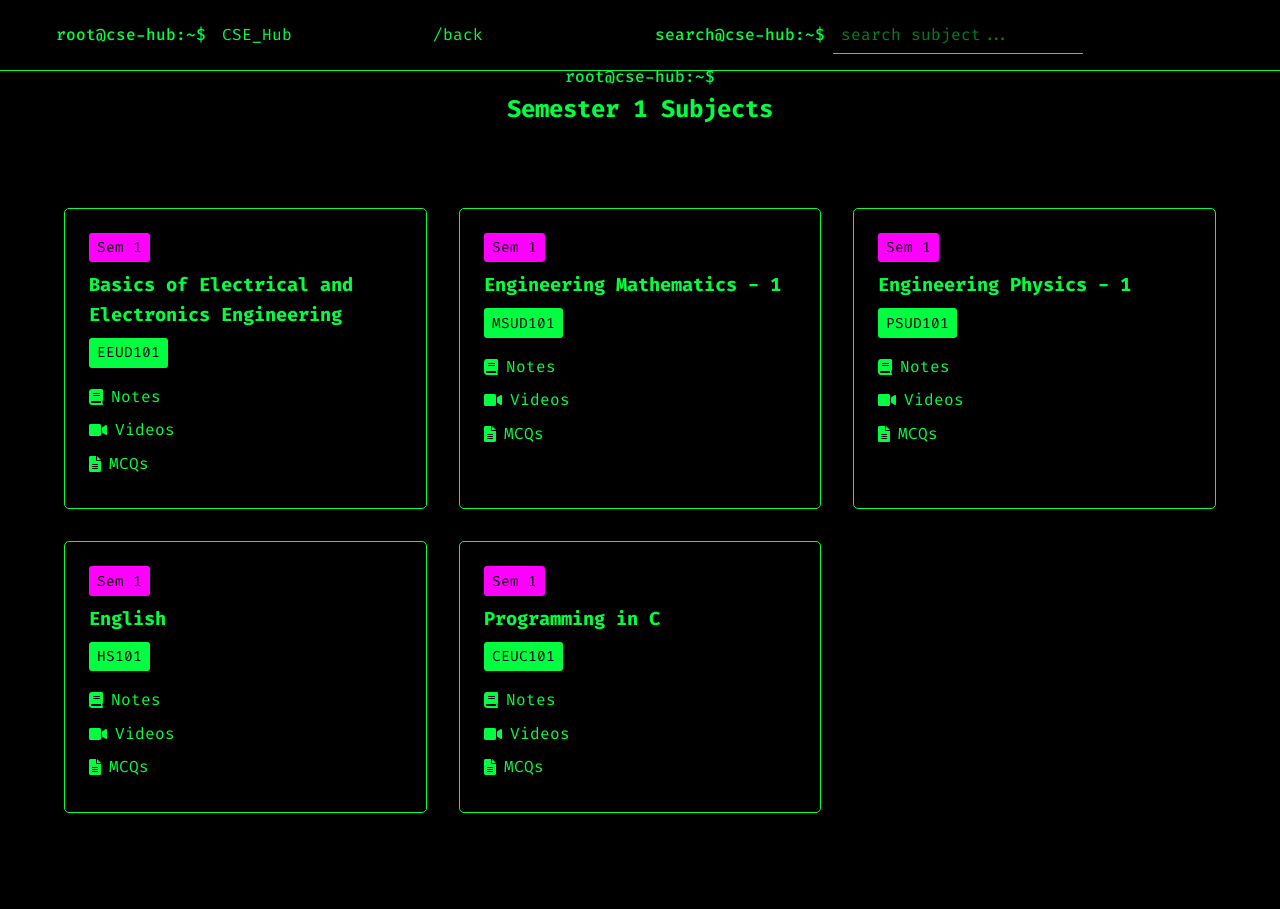
==== sem1.html @ 89bbaa69 "Cse-hub" ====
<!DOCTYPE html>
<html lang="en">
<head>
    <meta charset="UTF-8">
    <meta name="viewport" content="width=device-width, initial-scale=1.0">
    <title>Semester 1 - CSE_Hub</title>
    <link rel="stylesheet" href="style.css">
    <link rel="stylesheet" href="https://cdnjs.cloudflare.com/ajax/libs/font-awesome/6.0.0/css/all.min.css">
</head>
<body>
    <div id="matrix-bg"></div>
    
    <!-- Navigation -->
    <nav class="terminal-nav">
        <div class="nav-container">
            <div class="logo">
                <span class="prompt">root@cse-hub:~$</span>
                <span class="logo-text">CSE_Hub</span>
            </div>
            <ul class="nav-links">
                <li><a href="index.html">/back</a></li>
            </ul>
            <div class="search-container">
                <span class="prompt">search@cse-hub:~$</span>
                <input type="text" id="subjectSearch" class="terminal-search" placeholder="search subject..." autocomplete="off">
                <div id="searchResults" class="search-results"></div>
            </div>
        </div>
    </nav>

    <!-- Semester 1 Subjects -->
    <section class="subjects">
        <div class="section-header">
            <span class="prompt">root@cse-hub:~$</span>
            <h2>Semester 1 Subjects</h2>
        </div>
        <div class="subjects-grid">
            <a href="subjects/eeud101.html" class="subject-card">
                <div class="card-header">
                    <span class="semester-tag">Sem 1</span>
                    <h3>Basics of Electrical and Electronics Engineering</h3>
                    <span class="subject-code">EEUD101</span>
                </div>
                <div class="card-content">
                    <ul class="resource-list">
                        <li><i class="fas fa-book"></i> Notes</li>
                        <li><i class="fas fa-video"></i> Videos</li>
                        <li><i class="fas fa-file-alt"></i> MCQs</li>
                    </ul>
                </div>
            </a>
            <a href="subjects/msud101.html" class="subject-card">
                <div class="card-header">
                    <span class="semester-tag">Sem 1</span>
                    <h3>Engineering Mathematics - 1</h3>
                    <span class="subject-code">MSUD101</span>
                </div>
                <div class="card-content">
                    <ul class="resource-list">
                        <li><i class="fas fa-book"></i> Notes</li>
                        <li><i class="fas fa-video"></i> Videos</li>
                        <li><i class="fas fa-file-alt"></i> MCQs</li>
                    </ul>
                </div>
            </a>
            <a href="subjects/psud101.html" class="subject-card">
                <div class="card-header">
                    <span class="semester-tag">Sem 1</span>
                    <h3>Engineering Physics - 1</h3>
                    <span class="subject-code">PSUD101</span>
                </div>
                <div class="card-content">
                    <ul class="resource-list">
                        <li><i class="fas fa-book"></i> Notes</li>
                        <li><i class="fas fa-video"></i> Videos</li>
                        <li><i class="fas fa-file-alt"></i> MCQs</li>
                    </ul>
                </div>
            </a>
            <a href="subjects/hs101.html" class="subject-card">
                <div class="card-header">
                    <span class="semester-tag">Sem 1</span>
                    <h3>English</h3>
                    <span class="subject-code">HS101</span>
                </div>
                <div class="card-content">
                    <ul class="resource-list">
                        <li><i class="fas fa-book"></i> Notes</li>
                        <li><i class="fas fa-video"></i> Videos</li>
                        <li><i class="fas fa-file-alt"></i> MCQs</li>
                    </ul>
                </div>
            </a>
            <a href="subjects/ceuc101.html" class="subject-card">
                <div class="card-header">
                    <span class="semester-tag">Sem 1</span>
                    <h3>Programming in C</h3>
                    <span class="subject-code">CEUC101</span>
                </div>
                <div class="card-content">
                    <ul class="resource-list">
                        <li><i class="fas fa-book"></i> Notes</li>
                        <li><i class="fas fa-video"></i> Videos</li>
                        <li><i class="fas fa-file-alt"></i> MCQs</li>
                    </ul>
                </div>
            </a>
        </div>
    </section>

    <script src="script.js"></script>
</body>
</html>
---- style.css ----
/* Base Styles */
@import url('https://fonts.googleapis.com/css2?family=Fira+Code:wght@400;500;600&display=swap');

:root {
    --primary-color: #00ff41;
    --bg-color: #000000;
    --text-color: #00ff41;
    --glow-color: rgba(0, 255, 65, 0.5);
}

* {
    margin: 0;
    padding: 0;
    box-sizing: border-box;
    font-family: 'Fira Code', monospace;
}

body {
    background-color: var(--bg-color);
    color: var(--text-color);
    line-height: 1.6;
    overflow-x: hidden;
}

/* Matrix Background */
#matrix-bg {
    position: fixed;
    top: 0;
    left: 0;
    width: 100%;
    height: 100%;
    z-index: -1;
    opacity: 0.1;
}

/* Navigation */
.terminal-nav {
    position: fixed;
    top: 0;
    width: 100%;
    background-color: rgba(0, 0, 0, 0.95);
    border-bottom: 1px solid var(--primary-color);
    z-index: 1000;
}

.nav-container {
    max-width: 1200px;
    margin: 0 auto;
    padding: 1rem;
    display: flex;
    justify-content: space-between;
    align-items: center;
}

.logo {
    display: flex;
    align-items: center;
    gap: 1rem;
}

.prompt {
    color: var(--primary-color);
    font-weight: 500;
}

.nav-links {
    display: flex;
    gap: 2rem;
    list-style: none;
}

.nav-links a {
    color: var(--text-color);
    text-decoration: none;
    font-size: 1rem;
    transition: all 0.3s ease;
}

.nav-links a:hover {
    color: #fff;
    text-shadow: 0 0 10px var(--glow-color);
}

/* Hero Section */
.hero {
    min-height: 100vh;
    display: flex;
    align-items: center;
    justify-content: center;
    padding: 2rem;
    margin-top: 60px;
}

.terminal-window {
    background-color: rgba(0, 0, 0, 0.9);
    border: 1px solid var(--primary-color);
    border-radius: 5px;
    width: 100%;
    max-width: 800px;
    box-shadow: 0 0 20px var(--glow-color);
}

.terminal-header {
    background-color: rgba(0, 255, 65, 0.1);
    padding: 0.5rem 1rem;
    border-bottom: 1px solid var(--primary-color);
}

.terminal-content {
    padding: 2rem;
}

.typing-text {
    margin-bottom: 2rem;
}

.main-title {
    font-size: 2.5rem;
    margin-bottom: 1rem;
    text-shadow: 0 0 10px var(--glow-color);
}

.subtitle {
    font-size: 1.2rem;
    margin-bottom: 2rem;
    opacity: 0.8;
}

.cta-buttons {
    display: flex;
    gap: 1rem;
    flex-wrap: wrap;
}

.terminal-btn {
    background-color: transparent;
    border: 1px solid var(--primary-color);
    color: var(--text-color);
    padding: 0.8rem 1.5rem;
    font-size: 1rem;
    cursor: pointer;
    transition: all 0.3s ease;
}

.terminal-btn:hover {
    background-color: var(--primary-color);
    color: var(--bg-color);
    box-shadow: 0 0 15px var(--glow-color);
}

/* Subjects Section */
.subjects {
    padding: 4rem 2rem;
}

.section-header {
    text-align: center;
    margin-bottom: 3rem;
}

.semester-grid {
    display: grid;
    grid-template-columns: repeat(auto-fit, minmax(300px, 1fr));
    gap: 2rem;
    max-width: 1200px;
    margin: 0 auto;
}

.semester-card {
    background-color: rgba(0, 0, 0, 0.9);
    border: 1px solid var(--primary-color);
    border-radius: 5px;
    padding: 2rem;
    text-decoration: none;
    color: var(--text-color);
    transition: all 0.3s ease;
    text-align: center;
}

.semester-card:hover {
    transform: translateY(-5px);
    box-shadow: 0 0 20px var(--glow-color);
    background-color: rgba(0, 255, 65, 0.1);
}

.semester-card i {
    font-size: 3rem;
    margin-bottom: 1rem;
    color: var(--primary-color);
}

.semester-card h3 {
    font-size: 1.8rem;
    margin-bottom: 0.5rem;
}

.semester-card p {
    opacity: 0.8;
    margin-bottom: 1rem;
}

.subject-count {
    display: inline-block;
    background-color: var(--primary-color);
    color: var(--bg-color);
    padding: 0.3rem 1rem;
    border-radius: 20px;
    font-size: 0.9rem;
}

/* Subject Cards */
.subjects-grid {
    display: grid;
    grid-template-columns: repeat(auto-fit, minmax(300px, 1fr));
    gap: 2rem;
    padding: 2rem;
}

.subject-card {
    background: rgba(0, 0, 0, 0.8);
    border: 1px solid #00ff41;
    border-radius: 5px;
    padding: 1.5rem;
    transition: all 0.3s ease;
    text-decoration: none;
    color: #00ff41;
    display: block;
}

.subject-card:hover {
    transform: translateY(-5px);
    box-shadow: 0 5px 15px rgba(0, 255, 65, 0.3);
    background: rgba(0, 255, 65, 0.1);
}

.card-header {
    margin-bottom: 1rem;
}

.subject-code {
    display: inline-block;
    background: #00ff41;
    color: #000;
    padding: 0.2rem 0.5rem;
    border-radius: 3px;
    font-size: 0.9rem;
    margin-top: 0.5rem;
}

.semester-tag {
    display: inline-block;
    background: #ff00ff;
    color: #000;
    padding: 0.2rem 0.5rem;
    border-radius: 3px;
    font-size: 0.9rem;
    margin-bottom: 0.5rem;
}

.resource-list {
    list-style: none;
    padding: 0;
    margin: 0;
}

.resource-list li {
    margin: 0.5rem 0;
    display: flex;
    align-items: center;
    gap: 0.5rem;
}

.resource-list i {
    color: #00ff41;
}

/* Features Section */
.features {
    padding: 4rem 2rem;
    background-color: rgba(0, 0, 0, 0.95);
}

.features-grid {
    display: grid;
    grid-template-columns: repeat(auto-fit, minmax(250px, 1fr));
    gap: 2rem;
    max-width: 1200px;
    margin: 0 auto;
}

.feature-card {
    text-align: center;
    padding: 2rem;
    border: 1px solid var(--primary-color);
    border-radius: 5px;
    transition: all 0.3s ease;
}

.feature-card:hover {
    transform: translateY(-5px);
    box-shadow: 0 0 20px var(--glow-color);
}

.feature-card i {
    font-size: 2.5rem;
    margin-bottom: 1rem;
}

/* Footer */
.terminal-footer {
    background-color: rgba(0, 0, 0, 0.95);
    border-top: 1px solid var(--primary-color);
    padding: 3rem 2rem 1rem;
}

.footer-content {
    display: grid;
    grid-template-columns: repeat(auto-fit, minmax(250px, 1fr));
    gap: 2rem;
    max-width: 1200px;
    margin: 0 auto;
}

.footer-section h3 {
    margin-bottom: 1rem;
}

.footer-section ul {
    list-style: none;
}

.footer-section ul li {
    margin: 0.5rem 0;
}

.footer-section a {
    color: var(--text-color);
    text-decoration: none;
    transition: all 0.3s ease;
}

.footer-section a:hover {
    color: #fff;
    text-shadow: 0 0 10px var(--glow-color);
}

.social-links {
    display: flex;
    gap: 1rem;
    margin-top: 1rem;
}

.social-links a {
    font-size: 1.5rem;
}

.footer-bottom {
    text-align: center;
    margin-top: 2rem;
    padding-top: 1rem;
    border-top: 1px solid var(--primary-color);
}

/* Responsive Design */
@media (max-width: 768px) {
    .nav-links {
        display: none;
        position: absolute;
        top: 100%;
        left: 0;
        width: 100%;
        background-color: rgba(0, 0, 0, 0.95);
        padding: 1rem;
        flex-direction: column;
        align-items: center;
    }

    .nav-links.show {
        display: flex;
    }

    .main-title {
        font-size: 2rem;
    }

    .cta-buttons {
        flex-direction: column;
    }

    .terminal-btn {
        width: 100%;
    }
}

/* Subject Page Styles */
.subject-content {
    max-width: 1200px;
    margin: 0 auto;
    padding: 2rem;
}

.subject-header {
    text-align: center;
    margin-bottom: 3rem;
}

.subject-header h1 {
    color: #00ff41;
    margin-bottom: 1rem;
    font-size: 2.5rem;
}

.resources-grid {
    display: grid;
    grid-template-columns: repeat(auto-fit, minmax(300px, 1fr));
    gap: 2rem;
}

.resource-section {
    background: rgba(0, 0, 0, 0.8);
    border: 1px solid #00ff41;
    border-radius: 5px;
    padding: 1.5rem;
}

.resource-section h2 {
    color: #00ff41;
    margin-bottom: 1.5rem;
    display: flex;
    align-items: center;
    gap: 0.5rem;
}

.resource-section h2 i {
    color: #ff00ff;
}

.resource-item {
    display: flex;
    align-items: center;
    gap: 0.5rem;
    padding: 0.8rem;
    color: #00ff41;
    text-decoration: none;
    border-radius: 3px;
    transition: all 0.3s ease;
}

.resource-item:hover {
    background: rgba(0, 255, 65, 0.1);
    transform: translateX(5px);
}

.resource-item i {
    color: #ff00ff;
}

/* Search Bar Styles */
.search-container {
    position: relative;
    display: flex;
    align-items: center;
    gap: 0.5rem;
    margin-left: 2rem;
}

.terminal-search {
    background: transparent;
    border: none;
    border-bottom: 1px solid var(--primary-color);
    color: var(--text-color);
    font-family: 'Fira Code', monospace;
    font-size: 1rem;
    padding: 0.5rem;
    width: 250px;
    outline: none;
}

.terminal-search::placeholder {
    color: rgba(0, 255, 65, 0.5);
}

.search-results {
    position: absolute;
    top: 100%;
    left: 0;
    width: 100%;
    background: rgba(0, 0, 0, 0.95);
    border: 1px solid var(--primary-color);
    border-top: none;
    max-height: 300px;
    overflow-y: auto;
    display: none;
    z-index: 1000;
}

.search-results.show {
    display: block;
}

.search-result-item {
    padding: 0.8rem 1rem;
    color: var(--text-color);
    text-decoration: none;
    display: block;
    transition: all 0.3s ease;
}

.search-result-item:hover {
    background: rgba(0, 255, 65, 0.1);
    color: #fff;
}

.search-result-item .subject-code {
    font-size: 0.8rem;
    margin-left: 0.5rem;
    opacity: 0.7;
}

@media (max-width: 768px) {
    .search-container {
        margin: 1rem 0;
        width: 100%;
    }
    
    .terminal-search {
        width: 100%;
    }
}
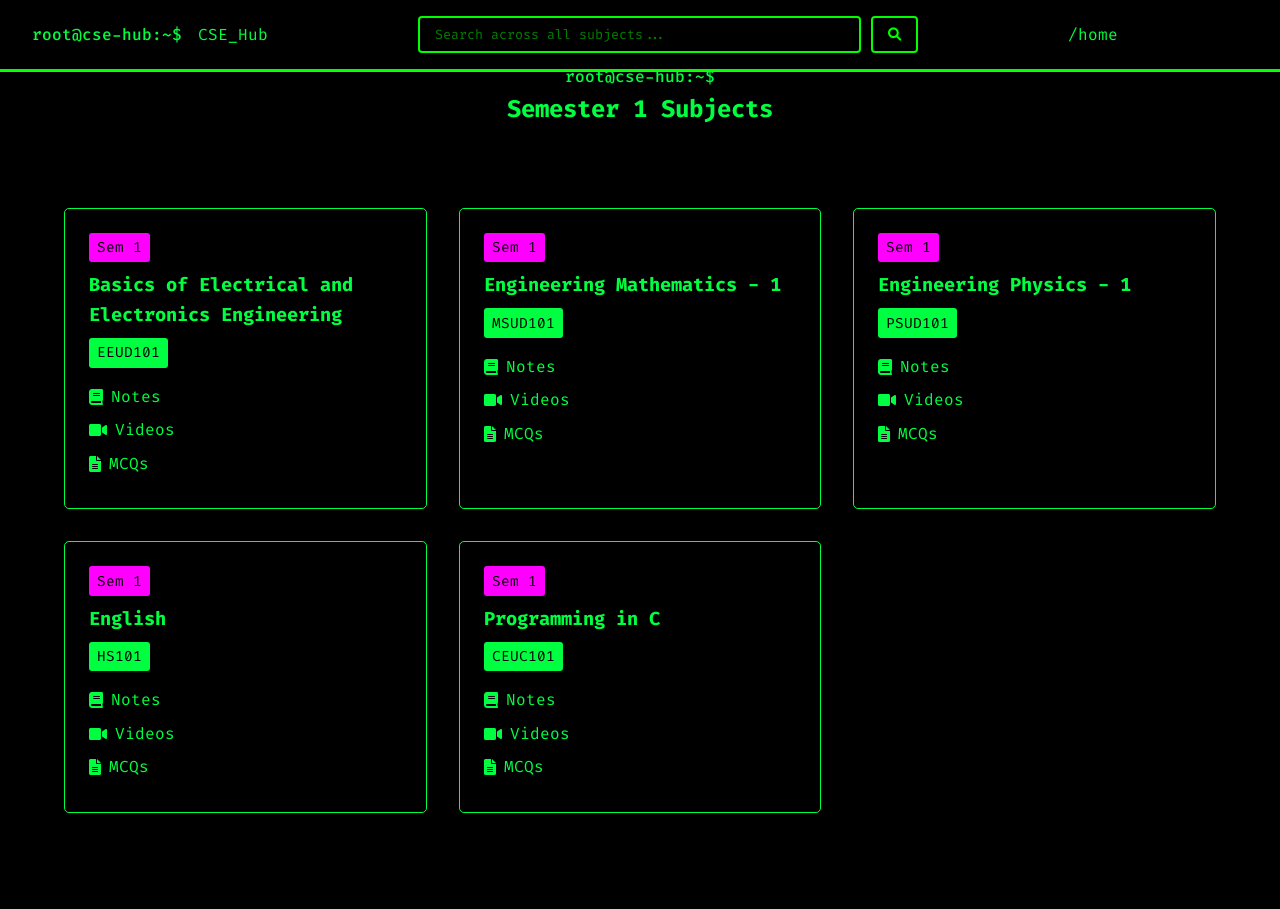
==== commit 3978100b: "Small aesthetic change to search bar" ====
--- a/sem1.html
+++ b/sem1.html
@@ -17,14 +17,13 @@
                 <span class="prompt">root@cse-hub:~$</span>
                 <span class="logo-text">CSE_Hub</span>
             </div>
+            <div class="search-container">
+                <input type="text" id="global-search" placeholder="Search across all subjects..." class="search-input">
+                <button class="search-btn"><i class="fas fa-search"></i></button>
+            </div>
             <ul class="nav-links">
-                <li><a href="index.html">/back</a></li>
+                <li><a href="index.html">/home</a></li>
             </ul>
-            <div class="search-container">
-                <span class="prompt">search@cse-hub:~$</span>
-                <input type="text" id="subjectSearch" class="terminal-search" placeholder="search subject..." autocomplete="off">
-                <div id="searchResults" class="search-results"></div>
-            </div>
         </div>
     </nav>
 
--- a/style.css
+++ b/style.css
@@ -44,12 +44,12 @@
 }
 
 .nav-container {
-    max-width: 1200px;
-    margin: 0 auto;
-    padding: 1rem;
     display: flex;
     justify-content: space-between;
     align-items: center;
+    padding: 1rem 2rem;
+    background: rgba(0, 0, 0, 0.9);
+    border-bottom: 2px solid #00ff00;
 }
 
 .logo {
@@ -457,27 +457,47 @@
 
 /* Search Bar Styles */
 .search-container {
+    display: flex;
+    align-items: center;
+    margin: 0 20px;
+    flex: 1;
+    max-width: 500px;
     position: relative;
-    display: flex;
-    align-items: center;
-    gap: 0.5rem;
-    margin-left: 2rem;
-}
-
-.terminal-search {
+}
+
+.search-input {
+    width: 100%;
+    padding: 8px 15px;
+    border: 2px solid #00ff00;
+    background: rgba(0, 0, 0, 0.8);
+    color: #00ff00;
+    font-family: 'Fira Code', monospace;
+    border-radius: 4px;
+    outline: none;
+    transition: all 0.3s ease;
+}
+
+.search-input:focus {
+    box-shadow: 0 0 10px rgba(0, 255, 0, 0.5);
+}
+
+.search-input::placeholder {
+    color: rgba(0, 255, 0, 0.5);
+}
+
+.search-btn {
     background: transparent;
-    border: none;
-    border-bottom: 1px solid var(--primary-color);
-    color: var(--text-color);
-    font-family: 'Fira Code', monospace;
-    font-size: 1rem;
-    padding: 0.5rem;
-    width: 250px;
-    outline: none;
-}
-
-.terminal-search::placeholder {
-    color: rgba(0, 255, 65, 0.5);
+    border: 2px solid #00ff00;
+    color: #00ff00;
+    padding: 8px 15px;
+    margin-left: 10px;
+    cursor: pointer;
+    border-radius: 4px;
+    transition: all 0.3s ease;
+}
+
+.search-btn:hover {
+    background: rgba(0, 255, 0, 0.1);
 }
 
 .search-results {
@@ -486,12 +506,13 @@
     left: 0;
     width: 100%;
     background: rgba(0, 0, 0, 0.95);
-    border: 1px solid var(--primary-color);
+    border: 1px solid #00ff00;
     border-top: none;
     max-height: 300px;
     overflow-y: auto;
     display: none;
     z-index: 1000;
+    margin-top: 5px;
 }
 
 .search-results.show {
@@ -500,14 +521,15 @@
 
 .search-result-item {
     padding: 0.8rem 1rem;
-    color: var(--text-color);
+    color: #00ff00;
     text-decoration: none;
     display: block;
     transition: all 0.3s ease;
+    border-bottom: 1px solid rgba(0, 255, 0, 0.1);
 }
 
 .search-result-item:hover {
-    background: rgba(0, 255, 65, 0.1);
+    background: rgba(0, 255, 0, 0.1);
     color: #fff;
 }
 
@@ -521,9 +543,15 @@
     .search-container {
         margin: 1rem 0;
         width: 100%;
+        max-width: none;
     }
     
-    .terminal-search {
+    .nav-container {
+        flex-direction: column;
+        padding: 1rem;
+    }
+    
+    .search-input {
         width: 100%;
     }
 }
